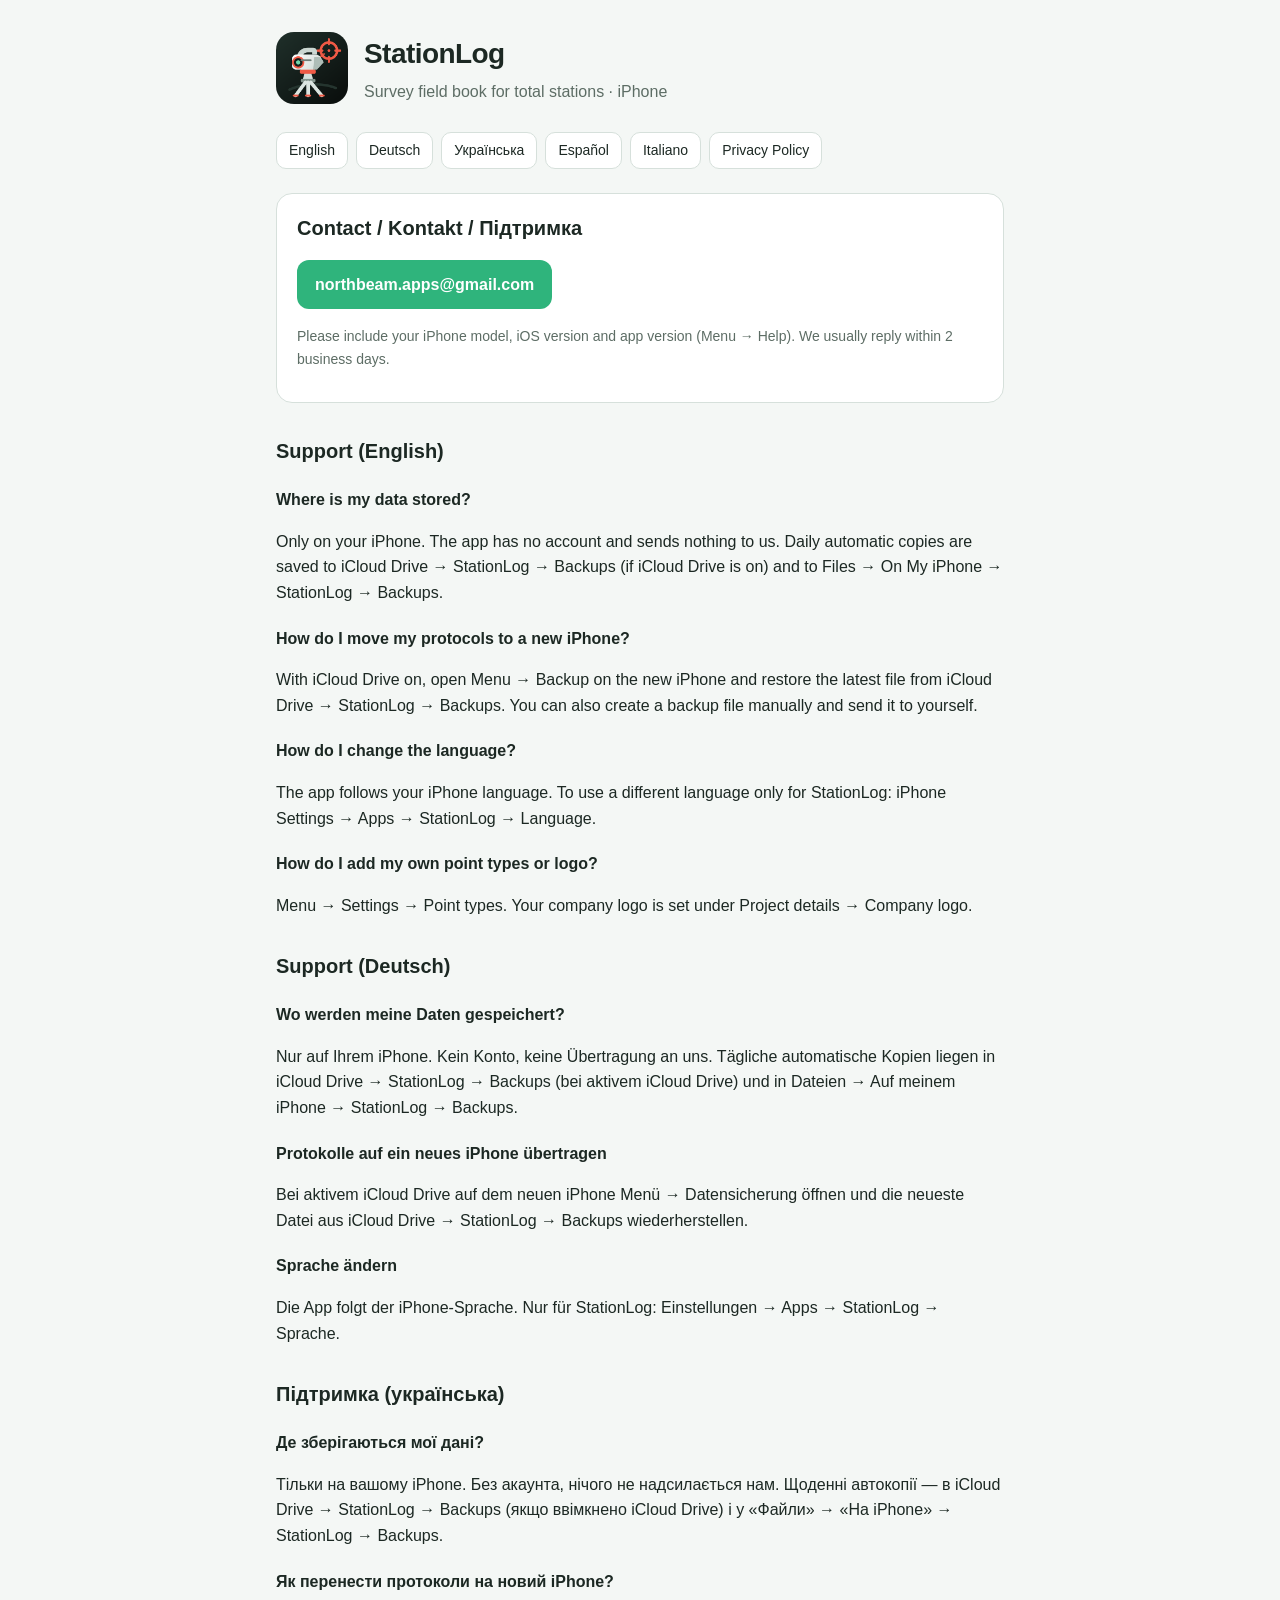
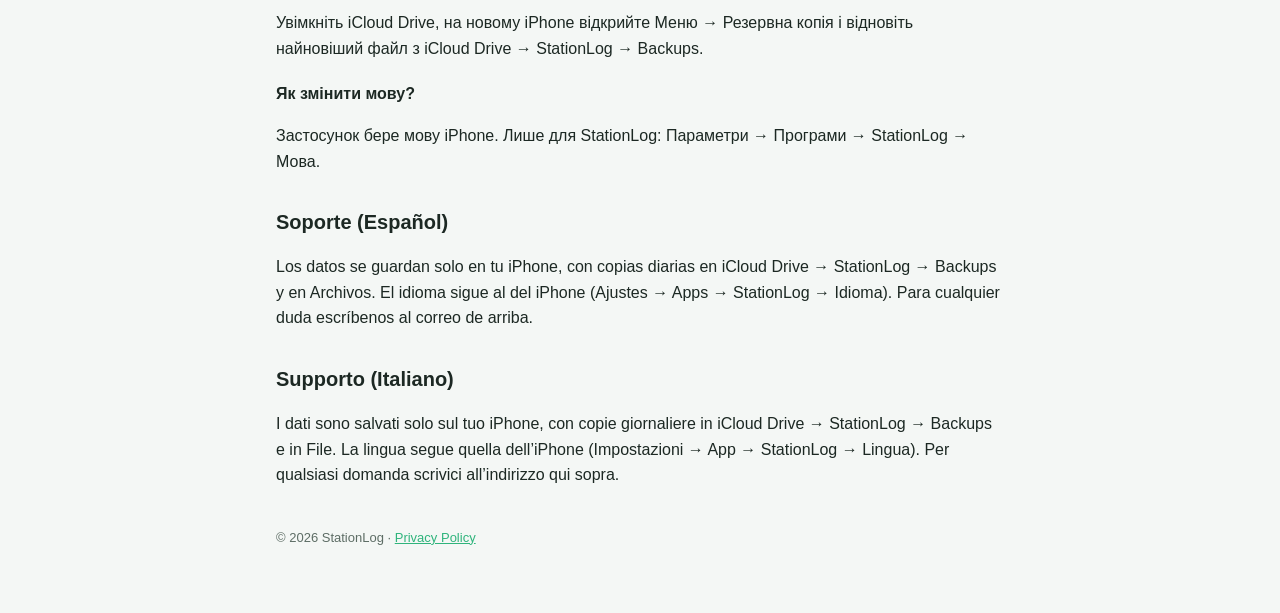
==== stationlog/index.html @ 3f03666a "Add StationLog support and privacy pages Co-Authored-By: Claude Opus 5.5 <noreply@anthropic.com> Cla" ====
<!doctype html>
<html lang="en"><head><meta charset="utf-8"><meta name="viewport" content="width=device-width,initial-scale=1">
<title>StationLog – Support</title><meta name="description" content="StationLog: digital field book for total station surveying. Support and contact.">
<link rel="icon" href="favicon.svg"><link rel="stylesheet" href="style.css"></head>
<body><main>
<header><img src="icon.png" alt=""><div><h1>StationLog</h1><p class="sub">Survey field book for total stations · iPhone</p></div></header>
<nav><a href="#en">English</a><a href="#de">Deutsch</a><a href="#uk">Українська</a><a href="#es">Español</a><a href="#it">Italiano</a><a href="privacy.html">Privacy Policy</a></nav>

<div class="card"><h2 style="margin-top:0">Contact / Kontakt / Підтримка</h2>
<p><a class="btn" href="mailto:northbeam.apps@gmail.com?subject=StationLog%20support">northbeam.apps@gmail.com</a></p>
<p class="muted">Please include your iPhone model, iOS version and app version (Menu → Help). We usually reply within 2 business days.</p></div>

<section id="en"><h2>Support (English)</h2>
<h3>Where is my data stored?</h3><p>Only on your iPhone. The app has no account and sends nothing to us. Daily automatic copies are saved to iCloud Drive → StationLog → Backups (if iCloud Drive is on) and to Files → On My iPhone → StationLog → Backups.</p>
<h3>How do I move my protocols to a new iPhone?</h3><p>With iCloud Drive on, open Menu → Backup on the new iPhone and restore the latest file from iCloud Drive → StationLog → Backups. You can also create a backup file manually and send it to yourself.</p>
<h3>How do I change the language?</h3><p>The app follows your iPhone language. To use a different language only for StationLog: iPhone Settings → Apps → StationLog → Language.</p>
<h3>How do I add my own point types or logo?</h3><p>Menu → Settings → Point types. Your company logo is set under Project details → Company logo.</p></section>

<section id="de"><h2>Support (Deutsch)</h2>
<h3>Wo werden meine Daten gespeichert?</h3><p>Nur auf Ihrem iPhone. Kein Konto, keine Übertragung an uns. Tägliche automatische Kopien liegen in iCloud Drive → StationLog → Backups (bei aktivem iCloud Drive) und in Dateien → Auf meinem iPhone → StationLog → Backups.</p>
<h3>Protokolle auf ein neues iPhone übertragen</h3><p>Bei aktivem iCloud Drive auf dem neuen iPhone Menü → Datensicherung öffnen und die neueste Datei aus iCloud Drive → StationLog → Backups wiederherstellen.</p>
<h3>Sprache ändern</h3><p>Die App folgt der iPhone-Sprache. Nur für StationLog: Einstellungen → Apps → StationLog → Sprache.</p></section>

<section id="uk"><h2>Підтримка (українська)</h2>
<h3>Де зберігаються мої дані?</h3><p>Тільки на вашому iPhone. Без акаунта, нічого не надсилається нам. Щоденні автокопії — в iCloud Drive → StationLog → Backups (якщо ввімкнено iCloud Drive) і у «Файли» → «На iPhone» → StationLog → Backups.</p>
<h3>Як перенести протоколи на новий iPhone?</h3><p>Увімкніть iCloud Drive, на новому iPhone відкрийте Меню → Резервна копія і відновіть найновіший файл з iCloud Drive → StationLog → Backups.</p>
<h3>Як змінити мову?</h3><p>Застосунок бере мову iPhone. Лише для StationLog: Параметри → Програми → StationLog → Мова.</p></section>

<section id="es"><h2>Soporte (Español)</h2><p>Los datos se guardan solo en tu iPhone, con copias diarias en iCloud Drive → StationLog → Backups y en Archivos. El idioma sigue al del iPhone (Ajustes → Apps → StationLog → Idioma). Para cualquier duda escríbenos al correo de arriba.</p></section>
<section id="it"><h2>Supporto (Italiano)</h2><p>I dati sono salvati solo sul tuo iPhone, con copie giornaliere in iCloud Drive → StationLog → Backups e in File. La lingua segue quella dell’iPhone (Impostazioni → App → StationLog → Lingua). Per qualsiasi domanda scrivici all’indirizzo qui sopra.</p></section>

<footer>© 2026 StationLog · <a href="privacy.html">Privacy Policy</a></footer>
</main></body></html>
---- stationlog/style.css ----
:root{--bg:#0b100e;--card:#151d1a;--soft:#202a26;--ink:#f1f5f3;--muted:#aebbb5;--line:#2b3934;--green:#2fb47c;--orange:#f28c28}
@media (prefers-color-scheme: light){:root{--bg:#f4f7f5;--card:#fff;--soft:#edf3f0;--ink:#1c2823;--muted:#5d6d65;--line:#d6e0db}}
*{box-sizing:border-box}body{margin:0;background:var(--bg);color:var(--ink);font:16px/1.6 -apple-system,BlinkMacSystemFont,"Segoe UI",Roboto,sans-serif}
main{max-width:760px;margin:0 auto;padding:32px 16px 64px}
header{display:flex;align-items:center;gap:16px;margin-bottom:28px}header img{width:72px;height:72px;border-radius:18px}
h1{margin:0;font-size:28px;letter-spacing:-.02em}h2{margin:32px 0 8px;font-size:20px}h3{margin:20px 0 4px;font-size:16px}
.sub{margin:2px 0 0;color:var(--muted)}nav{display:flex;flex-wrap:wrap;gap:8px;margin:0 0 24px}
nav a{padding:6px 12px;border:1px solid var(--line);border-radius:10px;color:var(--ink);text-decoration:none;font-size:14px;background:var(--card)}
.card{padding:18px 20px;border:1px solid var(--line);border-radius:16px;background:var(--card);margin:12px 0}
.btn{display:inline-block;padding:12px 18px;border-radius:12px;background:var(--green);color:#fff;font-weight:700;text-decoration:none}
a{color:var(--green)}p,li{color:var(--ink)}.muted{color:var(--muted);font-size:14px}footer{margin-top:40px;color:var(--muted);font-size:13px}
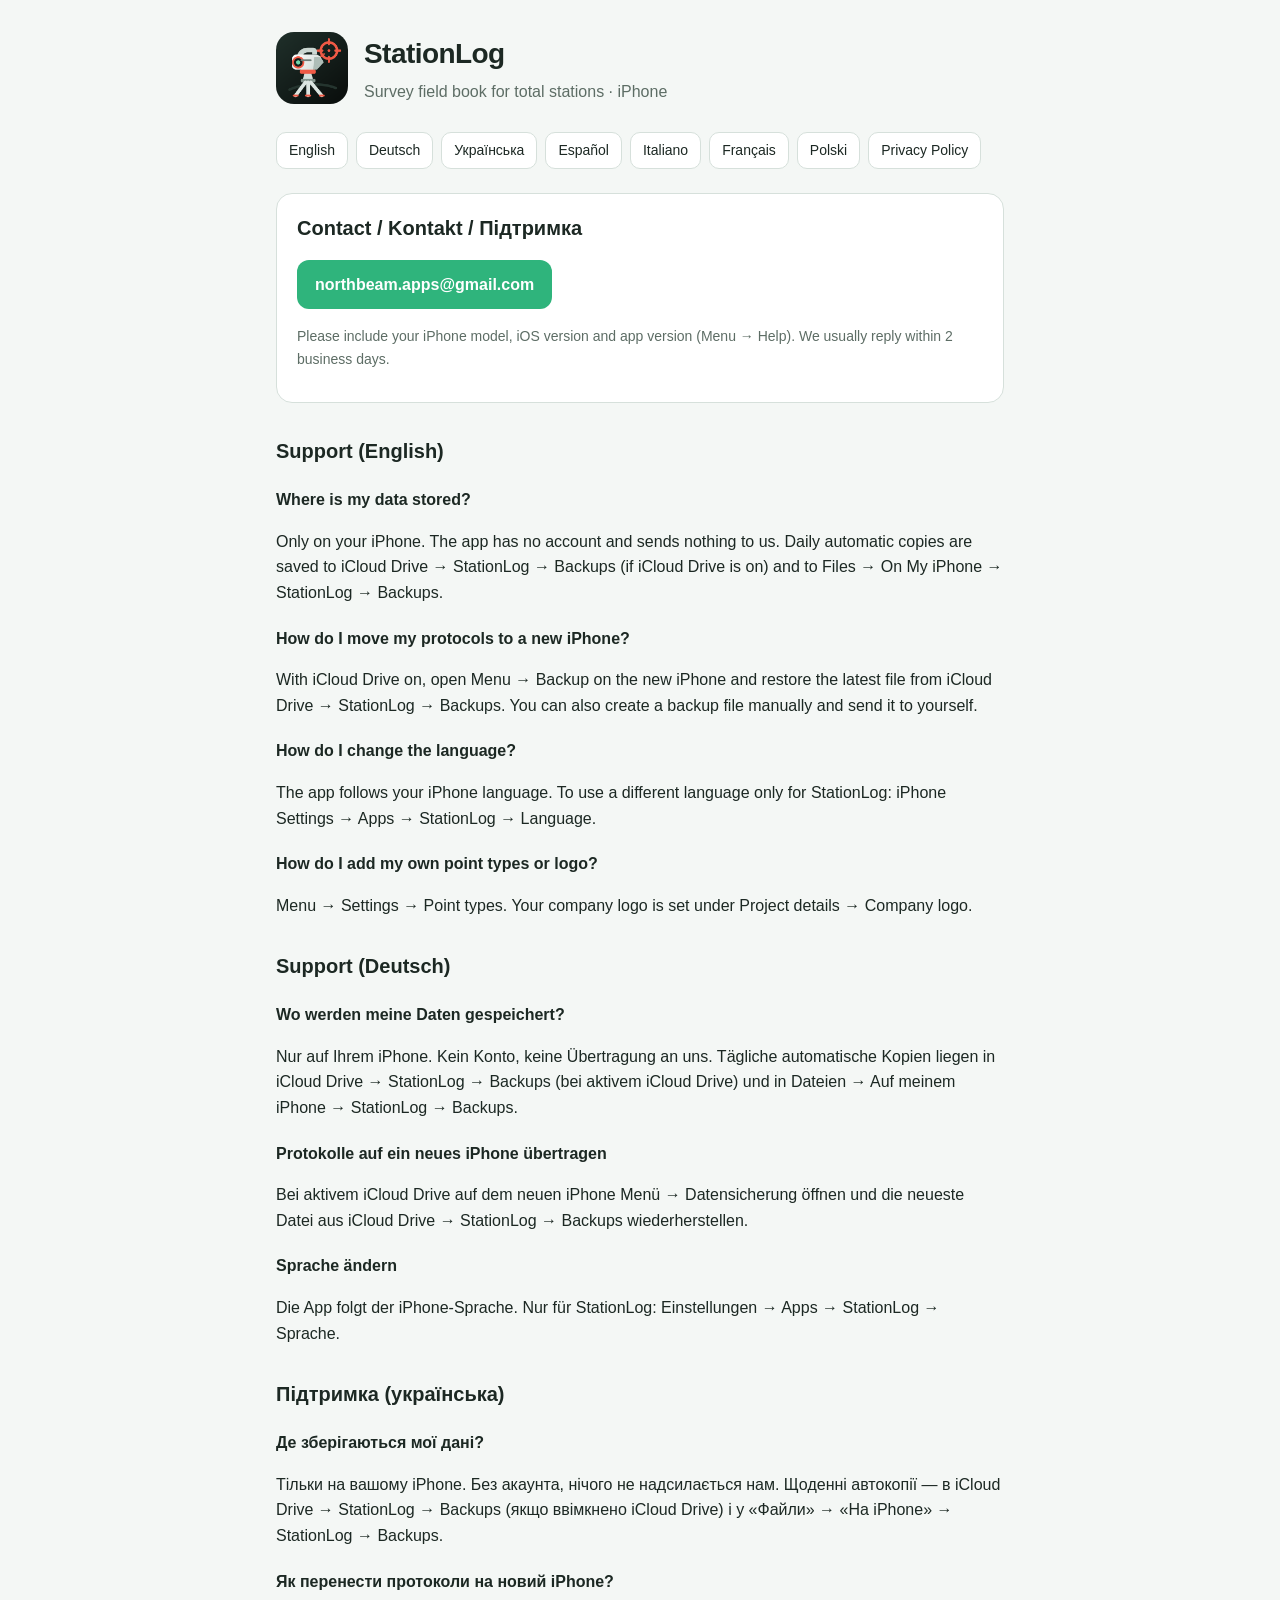
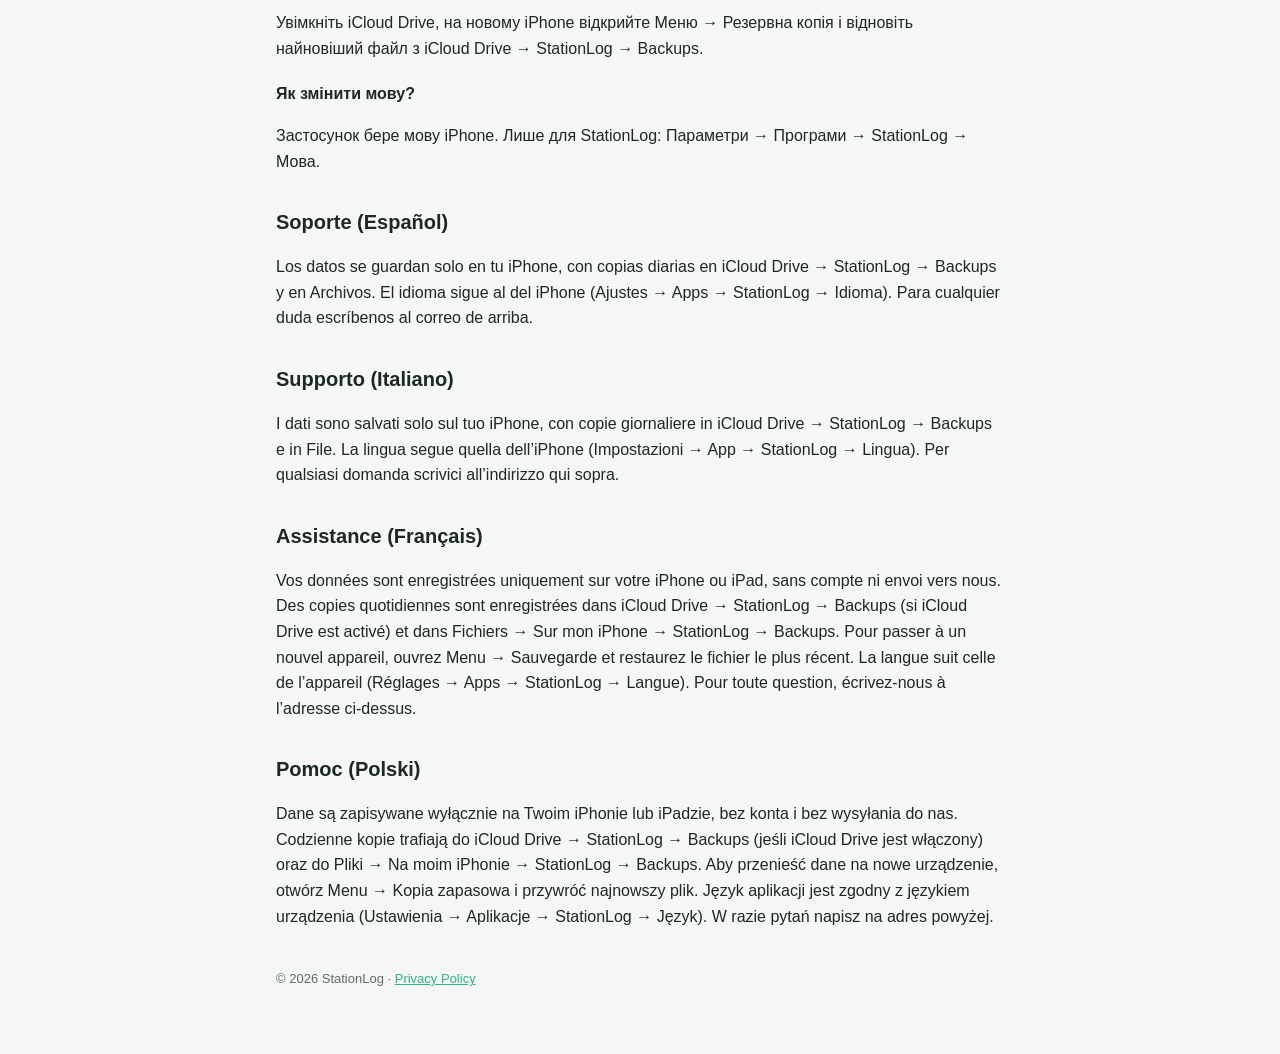
==== commit f46101c8: "StationLog support and privacy: add French and Polish Co-Authored-By: Claude Opus 5.5 <noreply@anthr" ====
--- a/stationlog/index.html
+++ b/stationlog/index.html
@@ -4,7 +4,7 @@
 <link rel="icon" href="favicon.svg"><link rel="stylesheet" href="style.css"></head>
 <body><main>
 <header><img src="icon.png" alt=""><div><h1>StationLog</h1><p class="sub">Survey field book for total stations · iPhone</p></div></header>
-<nav><a href="#en">English</a><a href="#de">Deutsch</a><a href="#uk">Українська</a><a href="#es">Español</a><a href="#it">Italiano</a><a href="privacy.html">Privacy Policy</a></nav>
+<nav><a href="#en">English</a><a href="#de">Deutsch</a><a href="#uk">Українська</a><a href="#es">Español</a><a href="#it">Italiano</a><a href="#fr">Français</a><a href="#pl">Polski</a><a href="privacy.html">Privacy Policy</a></nav>
 
 <div class="card"><h2 style="margin-top:0">Contact / Kontakt / Підтримка</h2>
 <p><a class="btn" href="mailto:northbeam.apps@gmail.com?subject=StationLog%20support">northbeam.apps@gmail.com</a></p>
@@ -29,5 +29,8 @@
 <section id="es"><h2>Soporte (Español)</h2><p>Los datos se guardan solo en tu iPhone, con copias diarias en iCloud Drive → StationLog → Backups y en Archivos. El idioma sigue al del iPhone (Ajustes → Apps → StationLog → Idioma). Para cualquier duda escríbenos al correo de arriba.</p></section>
 <section id="it"><h2>Supporto (Italiano)</h2><p>I dati sono salvati solo sul tuo iPhone, con copie giornaliere in iCloud Drive → StationLog → Backups e in File. La lingua segue quella dell’iPhone (Impostazioni → App → StationLog → Lingua). Per qualsiasi domanda scrivici all’indirizzo qui sopra.</p></section>
 
+<section id="fr"><h2>Assistance (Français)</h2><p>Vos données sont enregistrées uniquement sur votre iPhone ou iPad, sans compte ni envoi vers nous. Des copies quotidiennes sont enregistrées dans iCloud Drive → StationLog → Backups (si iCloud Drive est activé) et dans Fichiers → Sur mon iPhone → StationLog → Backups. Pour passer à un nouvel appareil, ouvrez Menu → Sauvegarde et restaurez le fichier le plus récent. La langue suit celle de l’appareil (Réglages → Apps → StationLog → Langue). Pour toute question, écrivez-nous à l’adresse ci-dessus.</p></section>
+<section id="pl"><h2>Pomoc (Polski)</h2><p>Dane są zapisywane wyłącznie na Twoim iPhonie lub iPadzie, bez konta i bez wysyłania do nas. Codzienne kopie trafiają do iCloud Drive → StationLog → Backups (jeśli iCloud Drive jest włączony) oraz do Pliki → Na moim iPhonie → StationLog → Backups. Aby przenieść dane na nowe urządzenie, otwórz Menu → Kopia zapasowa i przywróć najnowszy plik. Język aplikacji jest zgodny z językiem urządzenia (Ustawienia → Aplikacje → StationLog → Język). W razie pytań napisz na adres powyżej.</p></section>
+
 <footer>© 2026 StationLog · <a href="privacy.html">Privacy Policy</a></footer>
 </main></body></html>
